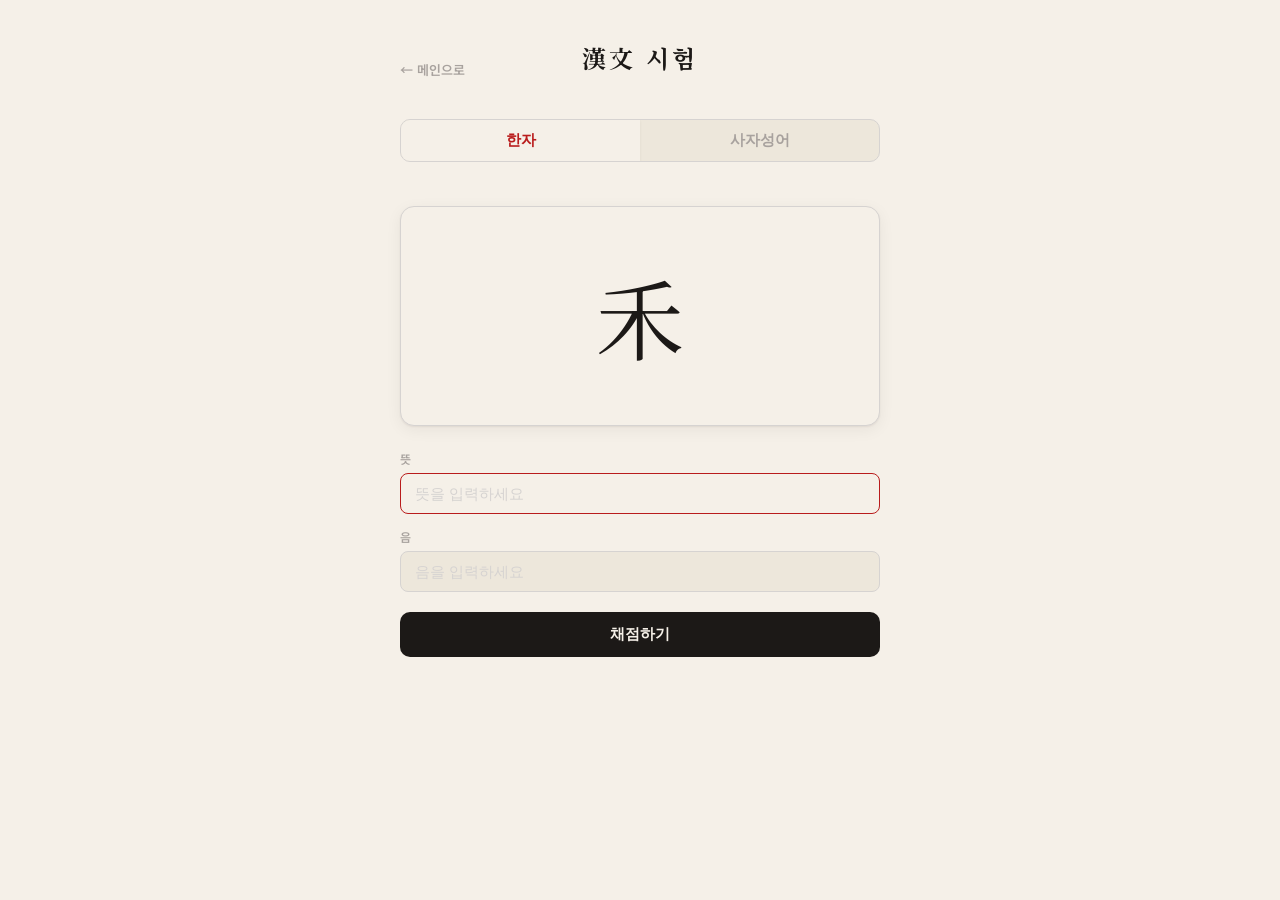
==== quiz.html @ d102f4dd "add quiz.html" ====
<!DOCTYPE html>
<html lang="ko">
<head>
  <meta charset="UTF-8">
  <meta name="viewport" content="width=device-width, initial-scale=1.0">
  <title>한문 시험 - 한문 플래시카드</title>
  <link rel="stylesheet" href="style.css">
  <link href="https://fonts.googleapis.com/css2?family=Noto+Sans+KR:wght@400;600;700&family=Noto+Serif+KR:wght@400;700&display=swap" rel="stylesheet">
</head>
<body>

  <header>
    <div class="quiz-header-row">
      <a class="back-link" href="index.html" title="메인으로">← 메인으로</a>
      <h1 class="quiz-title">漢文 시험</h1>
    </div>
    <div class="tabs">
      <button class="tab-btn active" data-mode="hanja">한자</button>
      <button class="tab-btn" data-mode="saja">사자성어</button>
    </div>
  </header>

  <main>
    <div class="status-bar">
      <div class="card-count" id="scoreCount"></div>
    </div>

    <div class="quiz-area" id="quizArea">
      <div class="quiz-card" id="quizCard">
        <div class="quiz-question" id="quizQuestion"></div>
      </div>

      <form class="quiz-form" id="quizForm">
        <div class="form-group">
          <label>뜻</label>
          <input type="text" id="inputMeaningAnswer" placeholder="뜻을 입력하세요" autocomplete="off">
        </div>
        <div class="form-group">
          <label>음</label>
          <input type="text" id="inputReadingAnswer" placeholder="음을 입력하세요" autocomplete="off">
        </div>
        <button type="submit" class="quiz-submit-btn" id="submitBtn">채점하기</button>
      </form>

      <div class="quiz-result" id="quizResult" style="display:none;">
        <div class="result-badge" id="resultBadge"></div>
        <div class="result-answer" id="resultAnswer"></div>
        <button type="button" class="quiz-next-btn" id="nextBtn">다음 문제 →</button>
      </div>
    </div>

    <div class="empty-state" id="quizEmptyState" style="display:none;">
      <div class="empty-icon">📖</div>
      <p>등록된 단어가 없습니다</p>
      <div class="sub">메인 화면에서 단어를 추가해주세요</div>
    </div>
  </main>

  <div class="toast" id="toast"></div>

  <script src="data.js"></script>
  <script src="storage.js"></script>
  <script src="quiz.js"></script>
</body>
</html>
---- style.css ----
/* ========================================
   한문 플래시카드 — 수묵(水墨) 디자인 시스템
   ======================================== */

:root {
  --paper: #F5F0E8;
  --paper-deep: #EDE7DB;
  --ink: #1C1917;
  --ink-soft: #44403C;
  --ink-faint: #A8A29E;
  --cinnabar: #B91C1C;
  --cinnabar-light: #DC2626;
  --cinnabar-glow: rgba(185, 28, 28, 0.08);
  --mist: #D6D3D1;
  --mist-light: #E7E5E4;
  --shadow: rgba(28, 25, 23, 0.06);
  --shadow-md: rgba(28, 25, 23, 0.10);
}

* {
  margin: 0;
  padding: 0;
  box-sizing: border-box;
}

body {
  font-family: 'Noto Sans KR', 'Apple SD Gothic Neo', sans-serif;
  background: var(--paper);
  color: var(--ink);
  min-height: 100vh;
  display: flex;
  flex-direction: column;
  align-items: center;
  -webkit-font-smoothing: antialiased;
}

/* ── Header ── */

header {
  width: 100%;
  max-width: 520px;
  padding: 40px 20px 0;
  text-align: center;
}

header h1 {
  font-family: 'Noto Serif KR', serif;
  font-size: 26px;
  font-weight: 700;
  color: var(--ink);
  letter-spacing: 4px;
  margin-bottom: 24px;
}

.tabs {
  display: flex;
  border-radius: 10px;
  overflow: hidden;
  background: var(--paper-deep);
  border: 1px solid var(--mist);
}

.tab-btn {
  flex: 1;
  padding: 11px 0;
  background: transparent;
  color: var(--ink-faint);
  border: none;
  cursor: pointer;
  font-size: 15px;
  font-weight: 600;
  transition: all 0.25s ease;
  position: relative;
}

.tab-btn.active {
  color: var(--cinnabar);
  background: var(--paper);
  box-shadow: 0 1px 3px var(--shadow);
}

.tab-btn:hover:not(.active) {
  color: var(--ink-soft);
}

/* ── Main ── */

main {
  width: 100%;
  max-width: 520px;
  flex: 1;
  display: flex;
  flex-direction: column;
  align-items: center;
  padding: 24px 20px 40px;
}

/* ── Status Bar ── */

.status-bar {
  display: flex;
  justify-content: space-between;
  align-items: center;
  width: 100%;
  margin-bottom: 20px;
}

.card-count {
  font-size: 13px;
  color: var(--ink-faint);
  letter-spacing: 1px;
}

.card-count span {
  color: var(--cinnabar);
  font-weight: 700;
  font-family: 'Noto Serif KR', serif;
}

.btn-group {
  display: flex;
  gap: 6px;
}

.icon-btn {
  width: 34px;
  height: 34px;
  border-radius: 8px;
  border: 1px solid var(--mist);
  background: var(--paper);
  color: var(--ink-faint);
  font-size: 17px;
  cursor: pointer;
  display: flex;
  align-items: center;
  justify-content: center;
  transition: all 0.2s ease;
}

.icon-btn:hover {
  border-color: var(--cinnabar);
  color: var(--cinnabar);
  background: var(--cinnabar-glow);
}

.icon-btn.danger:hover {
  border-color: var(--cinnabar-light);
  color: var(--cinnabar-light);
  background: rgba(220, 38, 38, 0.06);
}

.exam-btn {
  display: flex;
  align-items: center;
  justify-content: center;
  height: 34px;
  padding: 0 12px;
  border-radius: 8px;
  border: 1px solid var(--cinnabar);
  background: var(--cinnabar);
  color: #fff;
  font-size: 13px;
  font-weight: 600;
  white-space: nowrap;
  text-decoration: none;
  cursor: pointer;
  transition: all 0.2s ease;
}

.exam-btn:hover {
  background: var(--cinnabar-light);
  border-color: var(--cinnabar-light);
  transform: translateY(-1px);
  box-shadow: 0 4px 12px var(--shadow-md);
}

/* ── Dropdown Menu ── */

.menu-wrapper {
  position: relative;
}

.dropdown-menu {
  position: absolute;
  top: calc(100% + 6px);
  right: 0;
  min-width: 200px;
  background: var(--paper);
  border: 1px solid var(--mist);
  border-radius: 10px;
  box-shadow: 0 4px 20px var(--shadow-md);
  z-index: 50;
  opacity: 0;
  visibility: hidden;
  transform: translateY(-6px);
  transition: all 0.2s ease;
  overflow: hidden;
}

.dropdown-menu.open {
  opacity: 1;
  visibility: visible;
  transform: translateY(0);
}

.dropdown-header {
  padding: 12px 16px 8px;
  font-size: 11px;
  font-weight: 600;
  color: var(--ink-faint);
  letter-spacing: 1px;
  text-transform: uppercase;
}

.dropdown-item {
  display: flex;
  justify-content: space-between;
  align-items: center;
  width: 100%;
  padding: 12px 16px;
  background: transparent;
  border: none;
  cursor: pointer;
  font-size: 14px;
  color: var(--ink-soft);
  transition: background 0.15s ease;
  font-family: 'Noto Sans KR', sans-serif;
  text-align: left;
}

.dropdown-item:hover {
  background: var(--paper-deep);
}

.dropdown-label {
  font-weight: 500;
}

.dropdown-value {
  font-size: 13px;
  color: var(--cinnabar);
  font-weight: 600;
}

/* ── Card ── */

.card-area {
  width: 100%;
  perspective: 1200px;
  margin-bottom: 24px;
  cursor: pointer;
}

.card-container {
  width: 100%;
  height: 320px;
  position: relative;
  transform-style: preserve-3d;
  transition: transform 0.5s cubic-bezier(0.4, 0, 0.2, 1);
}

.card-container.flipped {
  transform: rotateY(180deg);
}

.card-face {
  position: absolute;
  inset: 0;
  border-radius: 14px;
  backface-visibility: hidden;
  display: flex;
  flex-direction: column;
  align-items: center;
  justify-content: center;
  padding: 28px;
}

/* ── Card Front — 수묵 한지 느낌 ── */

.card-front {
  background: var(--paper);
  border: 1px solid var(--mist);
  box-shadow:
    0 1px 2px var(--shadow),
    0 4px 16px var(--shadow);
  overflow: hidden;
}

.card-front::before {
  content: '';
  position: absolute;
  top: 16px;
  right: 16px;
  width: 42px;
  height: 42px;
  border: 2px solid var(--cinnabar);
  border-radius: 4px;
  opacity: 0.6;
  transform: rotate(-3deg);
  pointer-events: none;
}

.card-front::after {
  content: '';
  position: absolute;
  top: 20px;
  right: 20px;
  width: 34px;
  height: 34px;
  border: 1.5px solid var(--cinnabar);
  border-radius: 3px;
  opacity: 0.3;
  transform: rotate(-3deg);
  pointer-events: none;
}

.card-front .card-main-text {
  font-family: 'Noto Serif KR', serif;
  font-size: 88px;
  font-weight: 400;
  color: var(--ink);
  line-height: 1;
  margin-bottom: 4px;
  transition: transform 0.3s ease;
}

.card-front .card-badge {
  position: absolute;
  top: 14px;
  left: 50%;
  transform: translateX(-50%);
  background: var(--cinnabar);
  color: #fff;
  font-size: 13px;
  font-weight: 600;
  letter-spacing: 1px;
  padding: 4px 14px;
  border-radius: 999px;
  box-shadow: 0 2px 8px var(--shadow);
  z-index: 2;
}

.card-area:hover .card-main-text {
  transform: scale(1.02);
}

.card-front .card-sub {
  font-size: 12px;
  color: var(--ink-faint);
  margin-top: 16px;
  letter-spacing: 0.5px;
}

.card-front .flip-hint {
  position: absolute;
  bottom: 14px;
  font-size: 11px;
  color: var(--mist);
  letter-spacing: 0.5px;
}

/* ── Card Back — 주사빛 ── */

.card-back {
  background: var(--cinnabar);
  border: 1px solid var(--cinnabar);
  transform: rotateY(180deg);
  text-align: center;
}

.card-back .card-reading {
  font-family: 'Noto Serif KR', serif;
  font-size: 34px;
  font-weight: 700;
  color: #fff;
  margin-bottom: 12px;
  letter-spacing: 2px;
}

.card-back .card-meaning {
  font-size: 17px;
  color: rgba(255, 255, 255, 0.88);
  line-height: 1.6;
  max-width: 280px;
}

/* ── Quiz Controls ── */

.quiz-controls {
  display: flex;
  gap: 12px;
  margin-bottom: 20px;
}

.quiz-btn {
  padding: 13px 36px;
  border-radius: 10px;
  border: none;
  font-size: 15px;
  font-weight: 600;
  cursor: pointer;
  transition: all 0.2s ease;
}

.quiz-btn.o-btn {
  background: var(--ink);
  color: var(--paper);
}

.quiz-btn.o-btn:hover {
  background: var(--ink-soft);
  transform: translateY(-1px);
  box-shadow: 0 4px 12px var(--shadow-md);
}

.quiz-btn.x-btn {
  background: var(--paper-deep);
  color: var(--ink-soft);
  border: 1px solid var(--mist);
}

.quiz-btn.x-btn:hover {
  background: var(--mist-light);
  transform: translateY(-1px);
}

/* ── Empty State ── */

.empty-state {
  text-align: center;
  padding: 60px 20px;
  color: var(--ink-faint);
}

.empty-state .empty-icon {
  font-size: 44px;
  margin-bottom: 16px;
  opacity: 0.5;
}

.empty-state p {
  font-family: 'Noto Serif KR', serif;
  font-size: 17px;
  margin-bottom: 6px;
  color: var(--ink-soft);
}

.empty-state .sub {
  font-size: 13px;
  color: var(--ink-faint);
}

/* ── Modal ── */

.modal-overlay {
  position: fixed;
  inset: 0;
  background: rgba(28, 25, 23, 0.4);
  backdrop-filter: blur(4px);
  -webkit-backdrop-filter: blur(4px);
  display: flex;
  align-items: center;
  justify-content: center;
  z-index: 100;
  opacity: 0;
  visibility: hidden;
  transition: all 0.25s ease;
}

.modal-overlay.show {
  opacity: 1;
  visibility: visible;
}

.modal {
  background: var(--paper);
  border-radius: 14px;
  border: 1px solid var(--mist);
  box-shadow: 0 8px 32px rgba(28, 25, 23, 0.12);
  padding: 28px;
  width: 90%;
  max-width: 380px;
  transform: translateY(12px);
  transition: transform 0.25s ease;
}

.modal-overlay.show .modal {
  transform: translateY(0);
}

.modal h2 {
  font-family: 'Noto Serif KR', serif;
  font-size: 18px;
  margin-bottom: 20px;
  color: var(--cinnabar);
  letter-spacing: 1px;
}

.form-group {
  margin-bottom: 14px;
}

.form-group label {
  display: block;
  font-size: 12px;
  font-weight: 600;
  color: var(--ink-faint);
  margin-bottom: 6px;
  letter-spacing: 0.5px;
  text-transform: uppercase;
}

.form-group input {
  width: 100%;
  padding: 11px 14px;
  border-radius: 8px;
  border: 1px solid var(--mist);
  background: var(--paper-deep);
  color: var(--ink);
  font-size: 15px;
  outline: none;
  transition: border-color 0.2s ease;
}

.form-group input::placeholder {
  color: var(--mist);
}

.form-group input:focus {
  border-color: var(--cinnabar);
  background: var(--paper);
}

.modal-buttons {
  display: flex;
  gap: 8px;
  margin-top: 22px;
}

.modal-btn {
  flex: 1;
  padding: 11px;
  border-radius: 8px;
  border: none;
  font-size: 14px;
  font-weight: 600;
  cursor: pointer;
  transition: all 0.2s ease;
}

.modal-btn.confirm {
  background: var(--cinnabar);
  color: #fff;
}

.modal-btn.confirm:hover {
  background: var(--cinnabar-light);
}

.modal-btn.cancel {
  background: var(--paper-deep);
  color: var(--ink-faint);
  border: 1px solid var(--mist);
}

.modal-btn.cancel:hover {
  background: var(--mist-light);
  color: var(--ink-soft);
}

/* ── Quiz Page ── */

.quiz-header-row {
  display: flex;
  align-items: center;
  justify-content: center;
  position: relative;
  margin-bottom: 20px;
}

.back-link {
  position: absolute;
  left: 0;
  font-size: 13px;
  color: var(--ink-faint);
  text-decoration: none;
  font-weight: 600;
  transition: color 0.2s ease;
}

.back-link:hover {
  color: var(--cinnabar);
}

.quiz-title {
  font-family: 'Noto Serif KR', serif;
  font-size: 24px;
  font-weight: 700;
  color: var(--ink);
  letter-spacing: 3px;
}

.quiz-area {
  width: 100%;
}

.quiz-card {
  width: 100%;
  min-height: 220px;
  border-radius: 14px;
  background: var(--paper);
  border: 1px solid var(--mist);
  box-shadow: 0 1px 2px var(--shadow), 0 4px 16px var(--shadow);
  display: flex;
  align-items: center;
  justify-content: center;
  margin-bottom: 24px;
  padding: 20px;
}

.quiz-question {
  font-family: 'Noto Serif KR', serif;
  font-size: 88px;
  font-weight: 400;
  color: var(--ink);
  line-height: 1;
  text-align: center;
}

.quiz-form {
  display: flex;
  flex-direction: column;
  gap: 14px;
}

.quiz-form .form-group {
  margin-bottom: 0;
}

.quiz-submit-btn {
  width: 100%;
  padding: 13px;
  margin-top: 6px;
  border-radius: 10px;
  border: none;
  background: var(--ink);
  color: var(--paper);
  font-size: 15px;
  font-weight: 600;
  cursor: pointer;
  transition: all 0.2s ease;
}

.quiz-submit-btn:hover {
  background: var(--ink-soft);
  transform: translateY(-1px);
  box-shadow: 0 4px 12px var(--shadow-md);
}

.quiz-result {
  display: flex;
  flex-direction: column;
  align-items: center;
  gap: 10px;
  padding: 24px 20px;
  border-radius: 14px;
  border: 1px solid var(--mist);
  background: var(--paper-deep);
  text-align: center;
}

.result-badge {
  font-family: 'Noto Serif KR', serif;
  font-size: 22px;
  font-weight: 700;
}

.result-badge.correct {
  color: #15803d;
}

.result-badge.wrong {
  color: var(--cinnabar);
}

.result-answer {
  font-size: 14px;
  color: var(--ink-soft);
  line-height: 1.6;
}

.quiz-next-btn {
  margin-top: 8px;
  padding: 12px 32px;
  border-radius: 10px;
  border: none;
  background: var(--cinnabar);
  color: #fff;
  font-size: 15px;
  font-weight: 600;
  cursor: pointer;
  transition: all 0.2s ease;
}

.quiz-next-btn:hover {
  background: var(--cinnabar-light);
  transform: translateY(-1px);
  box-shadow: 0 4px 12px var(--shadow-md);
}

/* ── Footer ── */

.app-footer {
  display: flex;
  gap: 18px;
  align-items: center;
  padding: 14px 20px 22px;
  font-size: 12px;
}

.foot-link {
  color: var(--ink-faint);
  text-decoration: none;
  transition: color 0.2s ease;
}

.foot-link:hover {
  color: var(--cinnabar);
}

/* ── Toast ── */

.toast {
  position: fixed;
  bottom: 32px;
  left: 50%;
  transform: translateX(-50%) translateY(80px);
  background: var(--ink);
  color: var(--paper);
  padding: 11px 22px;
  border-radius: 8px;
  font-size: 13px;
  font-weight: 600;
  z-index: 200;
  transition: transform 0.3s cubic-bezier(0.4, 0, 0.2, 1);
  pointer-events: none;
  letter-spacing: 0.3px;
}

.toast.show {
  transform: translateX(-50%) translateY(0);
}

/* ── Focus Visible ── */

:focus-visible {
  outline: 2px solid var(--cinnabar);
  outline-offset: 2px;
}

/* ── Reduced Motion ── */

@media (prefers-reduced-motion: reduce) {
  .card-container {
    transition: none;
  }

  .modal-overlay,
  .modal,
  .toast {
    transition: none;
  }
}

/* ── Mobile ── */

@media (max-width: 480px) {
  header {
    padding-top: 28px;
  }

  header h1 {
    font-size: 22px;
    letter-spacing: 3px;
  }

  .tab-btn {
    font-size: 14px;
    padding: 10px 0;
  }

  .card-container {
    height: 260px;
  }

  .card-front .card-main-text {
    font-size: 68px;
  }

  .card-front::before {
    width: 36px;
    height: 36px;
    top: 12px;
    right: 12px;
  }

  .card-front::after {
    width: 28px;
    height: 28px;
    top: 16px;
    right: 16px;
  }

  .card-back .card-reading {
    font-size: 28px;
  }

  .card-back .card-meaning {
    font-size: 15px;
  }

  .quiz-btn {
    padding: 12px 28px;
    font-size: 14px;
  }

  .exam-btn {
    padding: 0 9px;
    font-size: 12px;
  }

  .quiz-question {
    font-size: 68px;
  }

  .quiz-header-row {
    flex-direction: column;
    gap: 8px;
    align-items: center;
  }

  .back-link {
    align-self: flex-start;
  }
}
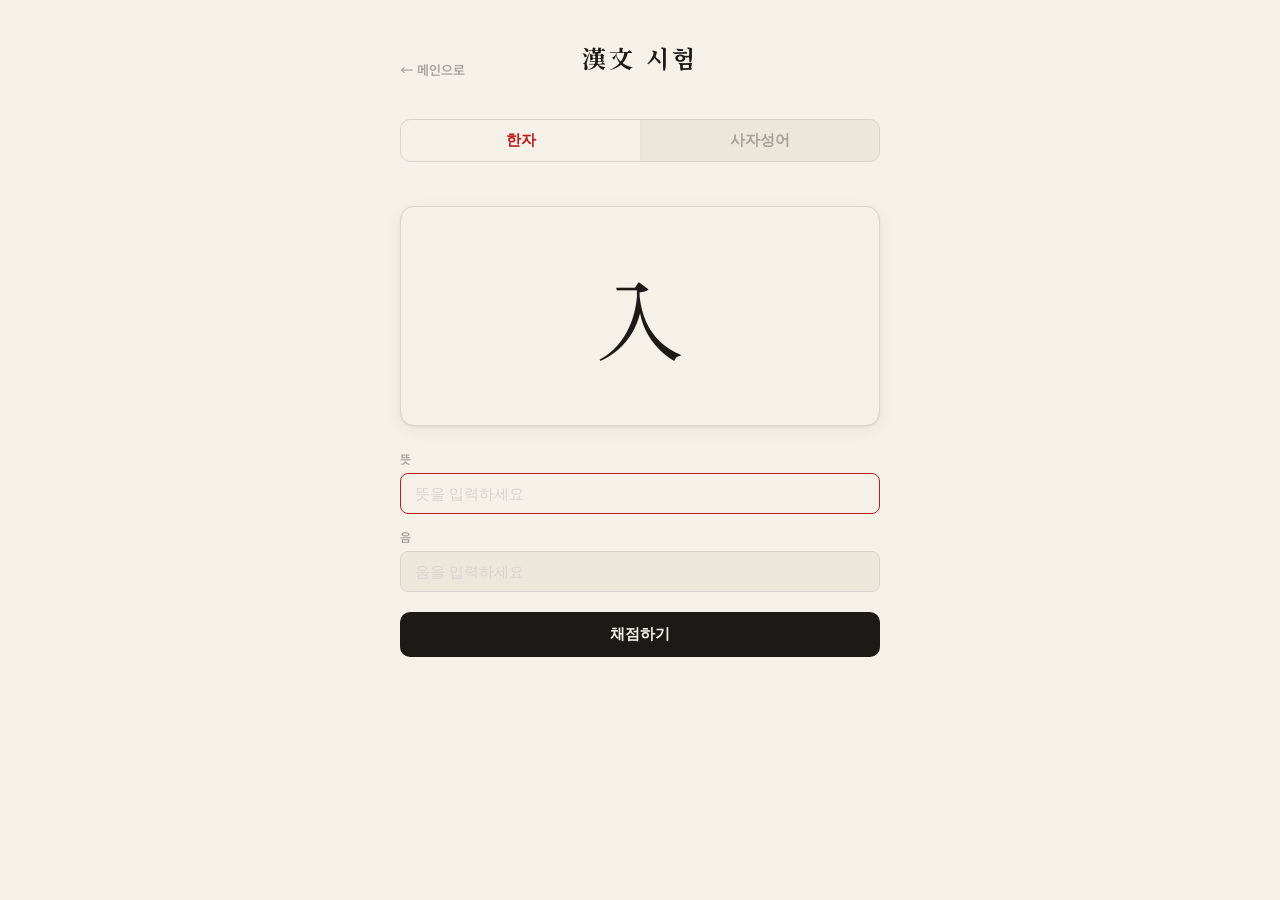
==== commit 88315d56: "add quiz" ====
--- a/quiz.html
+++ b/quiz.html
@@ -7,7 +7,7 @@
   <link rel="stylesheet" href="style.css">
   <link href="https://fonts.googleapis.com/css2?family=Noto+Sans+KR:wght@400;600;700&family=Noto+Serif+KR:wght@400;700&display=swap" rel="stylesheet">
 </head>
-<body>
+<body> 
 
   <header>
     <div class="quiz-header-row">
